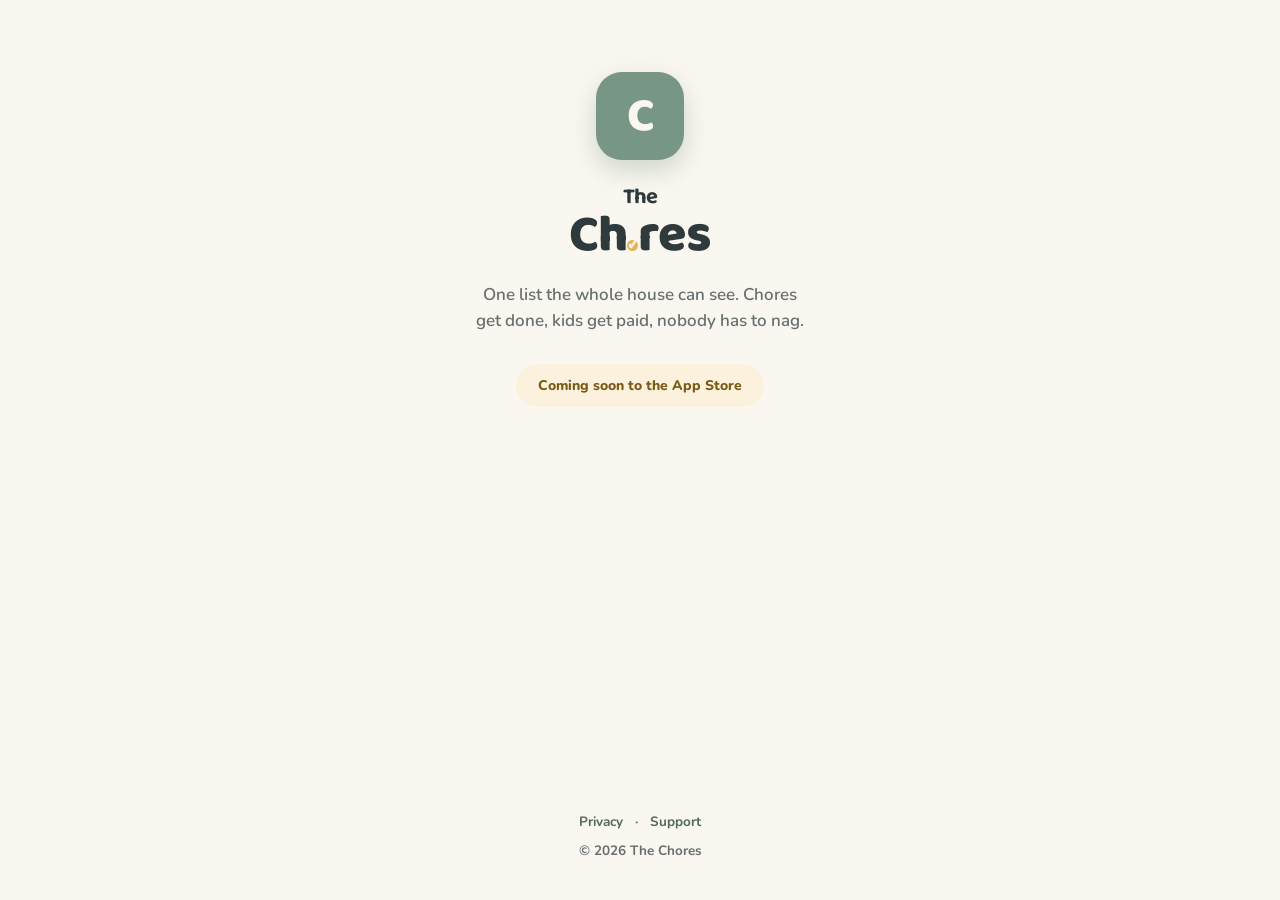
==== index.html @ ce56ef27 "Landing, privacy, and support pages Co-Authored-By: Claude Fable 5 <noreply@anthropic.com>" ====
<!DOCTYPE html>
<html lang="en">
<head>
<meta charset="utf-8">
<meta name="viewport" content="width=device-width, initial-scale=1">
<title>The Chores — chores get done, kids get paid</title>
<meta name="description" content="The Chores is a shared household chore and allowance app for families. One list the whole house can see.">
<link rel="preconnect" href="https://fonts.googleapis.com">
<link href="https://fonts.googleapis.com/css2?family=Baloo+2:wght@700;800&family=Nunito:wght@600;700;800&display=swap" rel="stylesheet">
<style>
  :root {
    --cream:#FAF7F0; --slate:#2F3A3D; --sage:#789685; --sage-deep:#4F6B5B;
    --gold:#E2B65A; --gold-deep:#7A5A14; --secondary:rgba(47,58,61,.72);
  }
  * { margin:0; padding:0; box-sizing:border-box; }
  body { background:var(--cream); color:var(--slate); font-family:'Nunito',sans-serif;
         min-height:100svh; display:flex; flex-direction:column; align-items:center;
         text-align:center; padding:72px 24px 40px; }
  .icon { width:88px; height:88px; background:var(--sage); border-radius:26px;
          display:flex; align-items:center; justify-content:center;
          box-shadow:0 10px 26px rgba(120,150,133,.34); margin-bottom:26px;
          font-family:'Baloo 2',cursive; font-weight:800; font-size:48px; color:var(--cream); }
  h1 { font-family:'Baloo 2',cursive; font-weight:800; font-size:52px; letter-spacing:-.015em; line-height:1.05; }
  h1 .the { display:block; font-size:22px; font-weight:700; }
  h1 .o { display:inline-flex; width:.62em; height:.62em; background:var(--gold); border-radius:50%;
          align-items:center; justify-content:center; color:var(--cream); font-size:.34em; vertical-align:-.02em; }
  .tagline { margin:18px auto 0; max-width:340px; font-size:17px; font-weight:600; color:var(--secondary); line-height:1.55; }
  .soon { margin-top:30px; display:inline-block; background:#FBF1DD; color:var(--gold-deep);
          font-weight:800; font-size:14px; padding:12px 22px; border-radius:99px; }
  footer { margin-top:auto; padding-top:56px; font-size:13.5px; font-weight:700; color:var(--secondary); }
  footer a { color:var(--sage-deep); text-decoration:none; margin:0 8px; }
  footer a:hover { text-decoration:underline; }
</style>
</head>
<body>
  <div class="icon">C</div>
  <h1><span class="the">The</span>Ch<span class="o">✓</span>res</h1>
  <p class="tagline">One list the whole house can see. Chores get done, kids get paid, nobody has to nag.</p>
  <span class="soon">Coming soon to the App&nbsp;Store</span>
  <footer>
    <a href="privacy.html">Privacy</a> · <a href="support.html">Support</a>
    <div style="margin-top:10px">© 2026 The Chores</div>
  </footer>
</body>
</html>
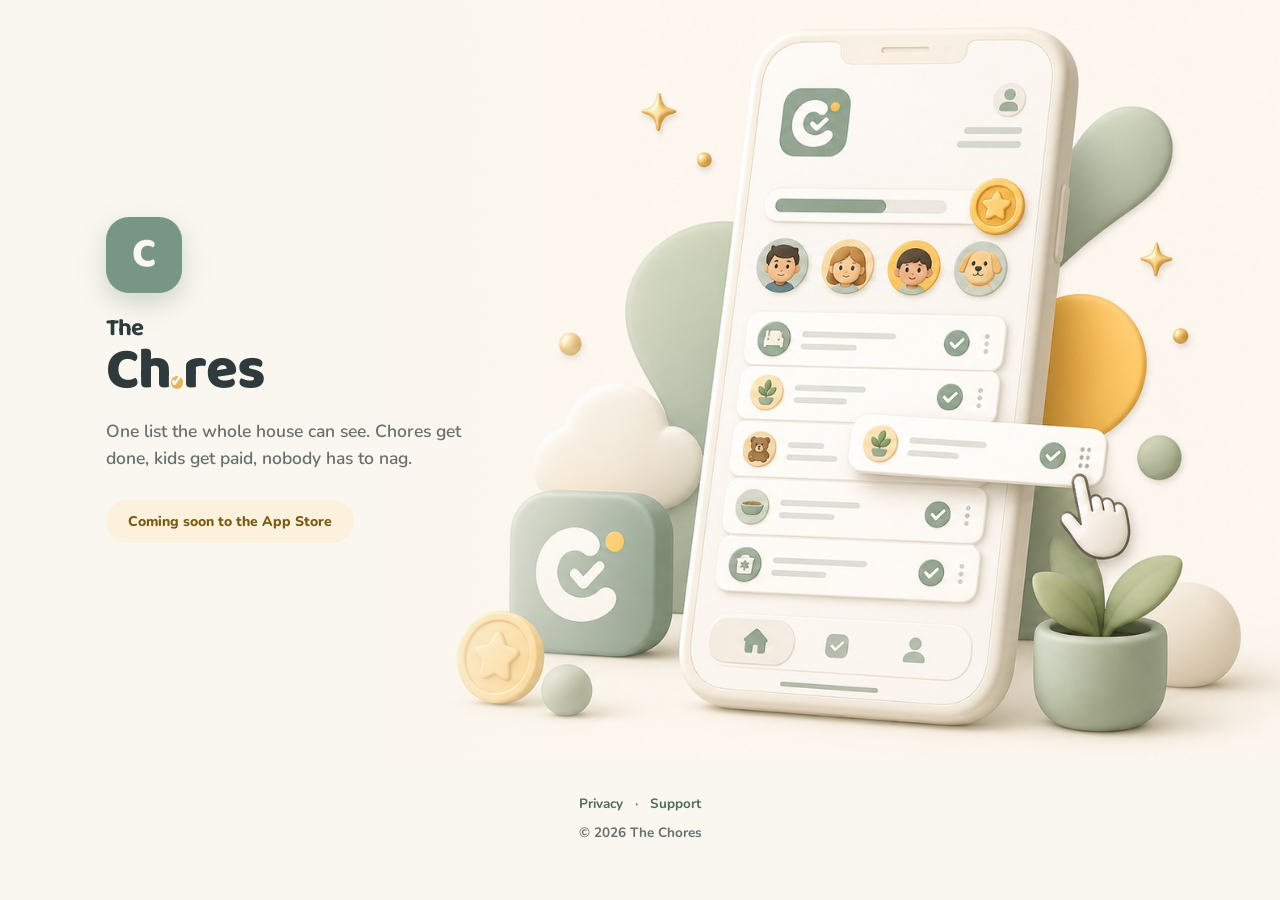
==== commit 89550f26: "Add hero image to landing page Co-Authored-By: Claude Fable 5 <noreply@anthropic.com>" ====
--- a/index.html
+++ b/index.html
@@ -14,29 +14,54 @@
   }
   * { margin:0; padding:0; box-sizing:border-box; }
   body { background:var(--cream); color:var(--slate); font-family:'Nunito',sans-serif;
-         min-height:100svh; display:flex; flex-direction:column; align-items:center;
-         text-align:center; padding:72px 24px 40px; }
-  .icon { width:88px; height:88px; background:var(--sage); border-radius:26px;
+         min-height:100svh; display:flex; flex-direction:column; }
+
+  .hero { position:relative; display:flex; align-items:center; min-height:min(86svh, 760px);
+          background:
+            linear-gradient(90deg, var(--cream) 0%, rgba(250,247,240,.9) 30%, rgba(250,247,240,0) 52%),
+            url(images/hero.jpg) right center / cover no-repeat; }
+  .hero-inner { width:100%; max-width:1140px; margin:0 auto; padding:56px 36px; }
+  .hero-copy { max-width:400px; }
+  .icon { width:76px; height:76px; background:var(--sage); border-radius:23px;
           display:flex; align-items:center; justify-content:center;
-          box-shadow:0 10px 26px rgba(120,150,133,.34); margin-bottom:26px;
-          font-family:'Baloo 2',cursive; font-weight:800; font-size:48px; color:var(--cream); }
-  h1 { font-family:'Baloo 2',cursive; font-weight:800; font-size:52px; letter-spacing:-.015em; line-height:1.05; }
-  h1 .the { display:block; font-size:22px; font-weight:700; }
+          box-shadow:0 10px 26px rgba(120,150,133,.34); margin-bottom:24px;
+          font-family:'Baloo 2',cursive; font-weight:800; font-size:42px; color:var(--cream); }
+  h1 { font-family:'Baloo 2',cursive; font-weight:800; font-size:58px; letter-spacing:-.015em; line-height:1.02; }
+  h1 .the { display:block; font-size:24px; font-weight:700; }
   h1 .o { display:inline-flex; width:.62em; height:.62em; background:var(--gold); border-radius:50%;
           align-items:center; justify-content:center; color:var(--cream); font-size:.34em; vertical-align:-.02em; }
-  .tagline { margin:18px auto 0; max-width:340px; font-size:17px; font-weight:600; color:var(--secondary); line-height:1.55; }
-  .soon { margin-top:30px; display:inline-block; background:#FBF1DD; color:var(--gold-deep);
+  .tagline { margin-top:18px; font-size:17.5px; font-weight:600; color:var(--secondary); line-height:1.55; }
+  .soon { margin-top:28px; display:inline-block; background:#FBF1DD; color:var(--gold-deep);
           font-weight:800; font-size:14px; padding:12px 22px; border-radius:99px; }
-  footer { margin-top:auto; padding-top:56px; font-size:13.5px; font-weight:700; color:var(--secondary); }
+  .hero-img-mobile { display:none; }
+
+  footer { padding:34px 24px 40px; text-align:center; font-size:13.5px; font-weight:700; color:var(--secondary); }
   footer a { color:var(--sage-deep); text-decoration:none; margin:0 8px; }
   footer a:hover { text-decoration:underline; }
+
+  @media (max-width: 860px) {
+    .hero { background:var(--cream); min-height:0; }
+    .hero-inner { padding:56px 24px 8px; }
+    .hero-copy { max-width:420px; margin:0 auto; text-align:center; }
+    .icon { margin-left:auto; margin-right:auto; }
+    h1 { font-size:46px; }
+    .hero-img-mobile { display:block; width:100%; max-width:640px; margin:8px auto 0; }
+  }
 </style>
 </head>
 <body>
-  <div class="icon">C</div>
-  <h1><span class="the">The</span>Ch<span class="o">✓</span>res</h1>
-  <p class="tagline">One list the whole house can see. Chores get done, kids get paid, nobody has to nag.</p>
-  <span class="soon">Coming soon to the App&nbsp;Store</span>
+  <section class="hero">
+    <div class="hero-inner">
+      <div class="hero-copy">
+        <div class="icon">C</div>
+        <h1><span class="the">The</span>Ch<span class="o">✓</span>res</h1>
+        <p class="tagline">One list the whole house can see. Chores get done, kids get paid, nobody has to nag.</p>
+        <span class="soon">Coming soon to the App&nbsp;Store</span>
+      </div>
+      <img class="hero-img-mobile" src="images/hero.jpg"
+           alt="The Chores app on an iPhone: a family's chore list with avatars for each member, checked-off chores, and a gold reward coin.">
+    </div>
+  </section>
   <footer>
     <a href="privacy.html">Privacy</a> · <a href="support.html">Support</a>
     <div style="margin-top:10px">© 2026 The Chores</div>
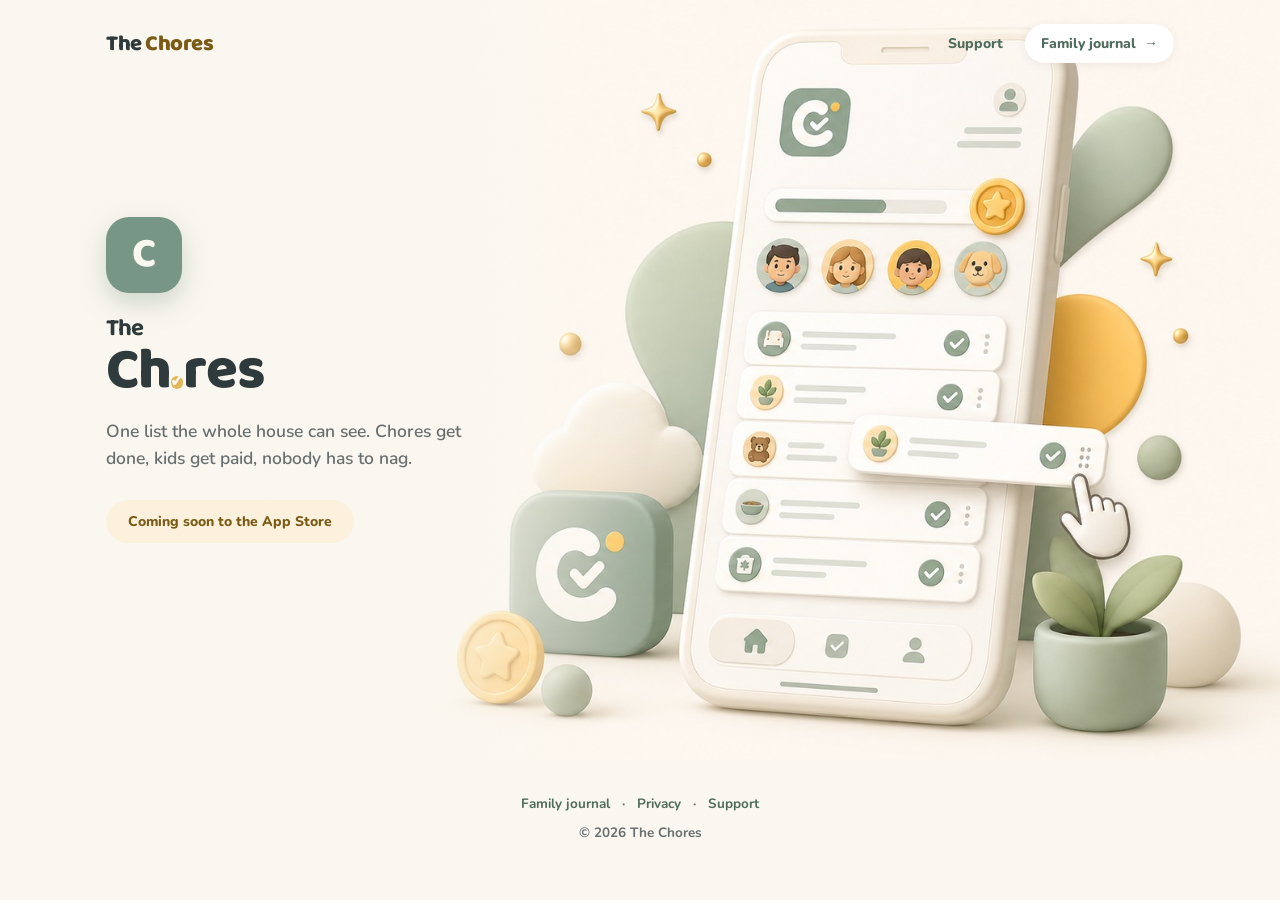
==== commit af79ee3e: "Add SEO family journal to website" ====
--- a/index.html
+++ b/index.html
@@ -5,6 +5,13 @@
 <meta name="viewport" content="width=device-width, initial-scale=1">
 <title>The Chores — chores get done, kids get paid</title>
 <meta name="description" content="The Chores is a shared household chore and allowance app for families. One list the whole house can see.">
+<meta name="robots" content="index, follow">
+<link rel="canonical" href="https://thechoresapp.net/">
+<meta property="og:title" content="The Chores — chores get done, kids get paid">
+<meta property="og:description" content="One shared household chore list for calmer families.">
+<meta property="og:type" content="website">
+<meta property="og:url" content="https://thechoresapp.net/">
+<meta property="og:image" content="https://thechoresapp.net/images/og.png">
 <link rel="preconnect" href="https://fonts.googleapis.com">
 <link href="https://fonts.googleapis.com/css2?family=Baloo+2:wght@700;800&family=Nunito:wght@600;700;800&display=swap" rel="stylesheet">
 <style>
@@ -35,11 +42,23 @@
           font-weight:800; font-size:14px; padding:12px 22px; border-radius:99px; }
   .hero-img-mobile { display:none; }
 
+  .topnav { position:absolute; top:0; left:0; right:0; z-index:2; display:flex; align-items:center;
+            justify-content:space-between; max-width:1140px; margin:auto; padding:24px 36px; }
+  .topnav .brand { color:var(--slate); font-family:'Baloo 2',cursive; font-size:22px; font-weight:800;
+                   letter-spacing:-.02em; text-decoration:none; }
+  .topnav .brand span { color:var(--gold-deep); }
+  .topnav nav { display:flex; gap:22px; align-items:center; }
+  .topnav nav a { color:var(--sage-deep); font-size:14px; font-weight:800; text-decoration:none; }
+  .topnav nav a:hover { text-decoration:underline; }
+  .journal-link { background:#fff; border-radius:99px; padding:10px 16px; box-shadow:0 2px 10px rgba(47,58,61,.08); }
+
   footer { padding:34px 24px 40px; text-align:center; font-size:13.5px; font-weight:700; color:var(--secondary); }
   footer a { color:var(--sage-deep); text-decoration:none; margin:0 8px; }
   footer a:hover { text-decoration:underline; }
 
   @media (max-width: 860px) {
+    .topnav { padding:18px 20px; }
+    .topnav nav a:not(.journal-link) { display:none; }
     .hero { background:var(--cream); min-height:0; }
     .hero-inner { padding:56px 24px 8px; }
     .hero-copy { max-width:420px; margin:0 auto; text-align:center; }
@@ -50,6 +69,10 @@
 </style>
 </head>
 <body>
+  <header class="topnav">
+    <a class="brand" href="index.html">The <span>Chores</span></a>
+    <nav aria-label="Main navigation"><a href="support.html">Support</a><a class="journal-link" href="blog.html">Family journal&nbsp; →</a></nav>
+  </header>
   <section class="hero">
     <div class="hero-inner">
       <div class="hero-copy">
@@ -63,7 +86,7 @@
     </div>
   </section>
   <footer>
-    <a href="privacy.html">Privacy</a> · <a href="support.html">Support</a>
+    <a href="blog.html">Family journal</a> · <a href="privacy.html">Privacy</a> · <a href="support.html">Support</a>
     <div style="margin-top:10px">© 2026 The Chores</div>
   </footer>
 </body>
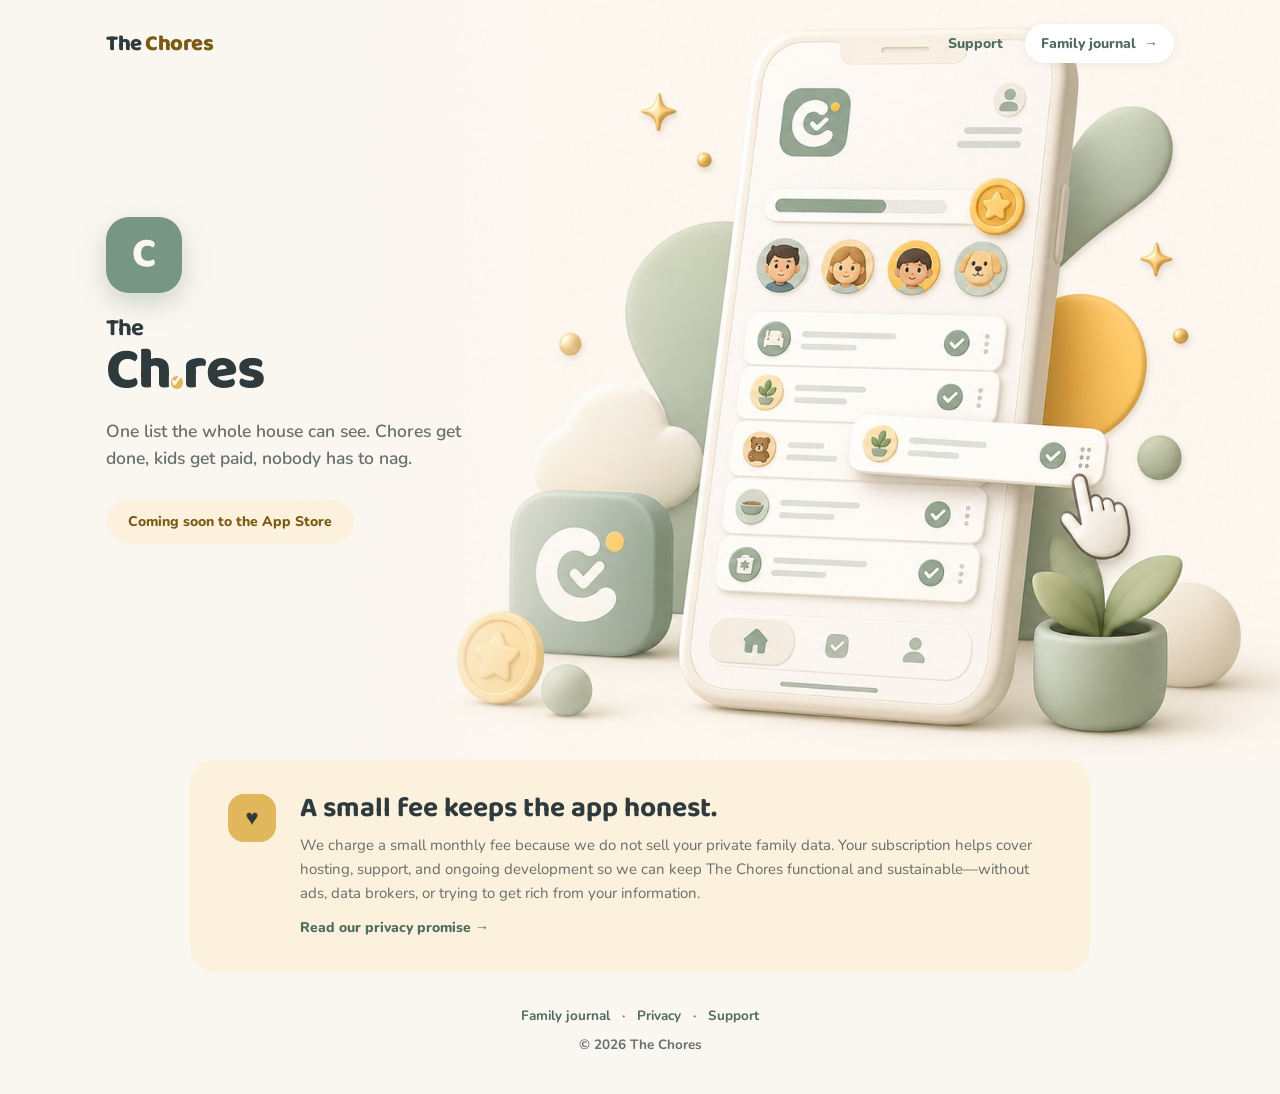
==== commit 88fbc466: "Explain privacy-first subscription model" ====
--- a/index.html
+++ b/index.html
@@ -42,6 +42,16 @@
           font-weight:800; font-size:14px; padding:12px 22px; border-radius:99px; }
   .hero-img-mobile { display:none; }
 
+  .trust { width:min(900px, calc(100% - 48px)); margin:0 auto; padding:34px 38px;
+           display:grid; grid-template-columns:auto 1fr; gap:24px; align-items:start;
+           background:#FBF1DD; border-radius:26px; }
+  .trust-mark { width:48px; height:48px; display:flex; align-items:center; justify-content:center;
+                border-radius:16px; background:var(--gold); color:var(--slate); font-size:22px; font-weight:800; }
+  .trust h2 { margin:0 0 8px; font-family:'Baloo 2',cursive; font-size:28px; line-height:1.1; }
+  .trust p { margin:0; color:var(--secondary); font-size:15px; line-height:1.6; }
+  .trust a { display:inline-block; margin-top:13px; color:var(--sage-deep); font-size:14px; font-weight:800; text-decoration:none; }
+  .trust a:hover { text-decoration:underline; }
+
   .topnav { position:absolute; top:0; left:0; right:0; z-index:2; display:flex; align-items:center;
             justify-content:space-between; max-width:1140px; margin:auto; padding:24px 36px; }
   .topnav .brand { color:var(--slate); font-family:'Baloo 2',cursive; font-size:22px; font-weight:800;
@@ -65,6 +75,8 @@
     .icon { margin-left:auto; margin-right:auto; }
     h1 { font-size:46px; }
     .hero-img-mobile { display:block; width:100%; max-width:640px; margin:8px auto 0; }
+    .trust { width:calc(100% - 32px); grid-template-columns:1fr; gap:14px; padding:28px 24px; }
+    .trust-mark { width:42px; height:42px; }
   }
 </style>
 </head>
@@ -85,6 +97,14 @@
            alt="The Chores app on an iPhone: a family's chore list with avatars for each member, checked-off chores, and a gold reward coin.">
     </div>
   </section>
+  <section class="trust" aria-labelledby="trust-heading">
+    <div class="trust-mark" aria-hidden="true">♥</div>
+    <div>
+      <h2 id="trust-heading">A small fee keeps the app honest.</h2>
+      <p>We charge a small monthly fee because we do not sell your private family data. Your subscription helps cover hosting, support, and ongoing development so we can keep The Chores functional and sustainable—without ads, data brokers, or trying to get rich from your information.</p>
+      <a href="privacy.html">Read our privacy promise →</a>
+    </div>
+  </section>
   <footer>
     <a href="blog.html">Family journal</a> · <a href="privacy.html">Privacy</a> · <a href="support.html">Support</a>
     <div style="margin-top:10px">© 2026 The Chores</div>
